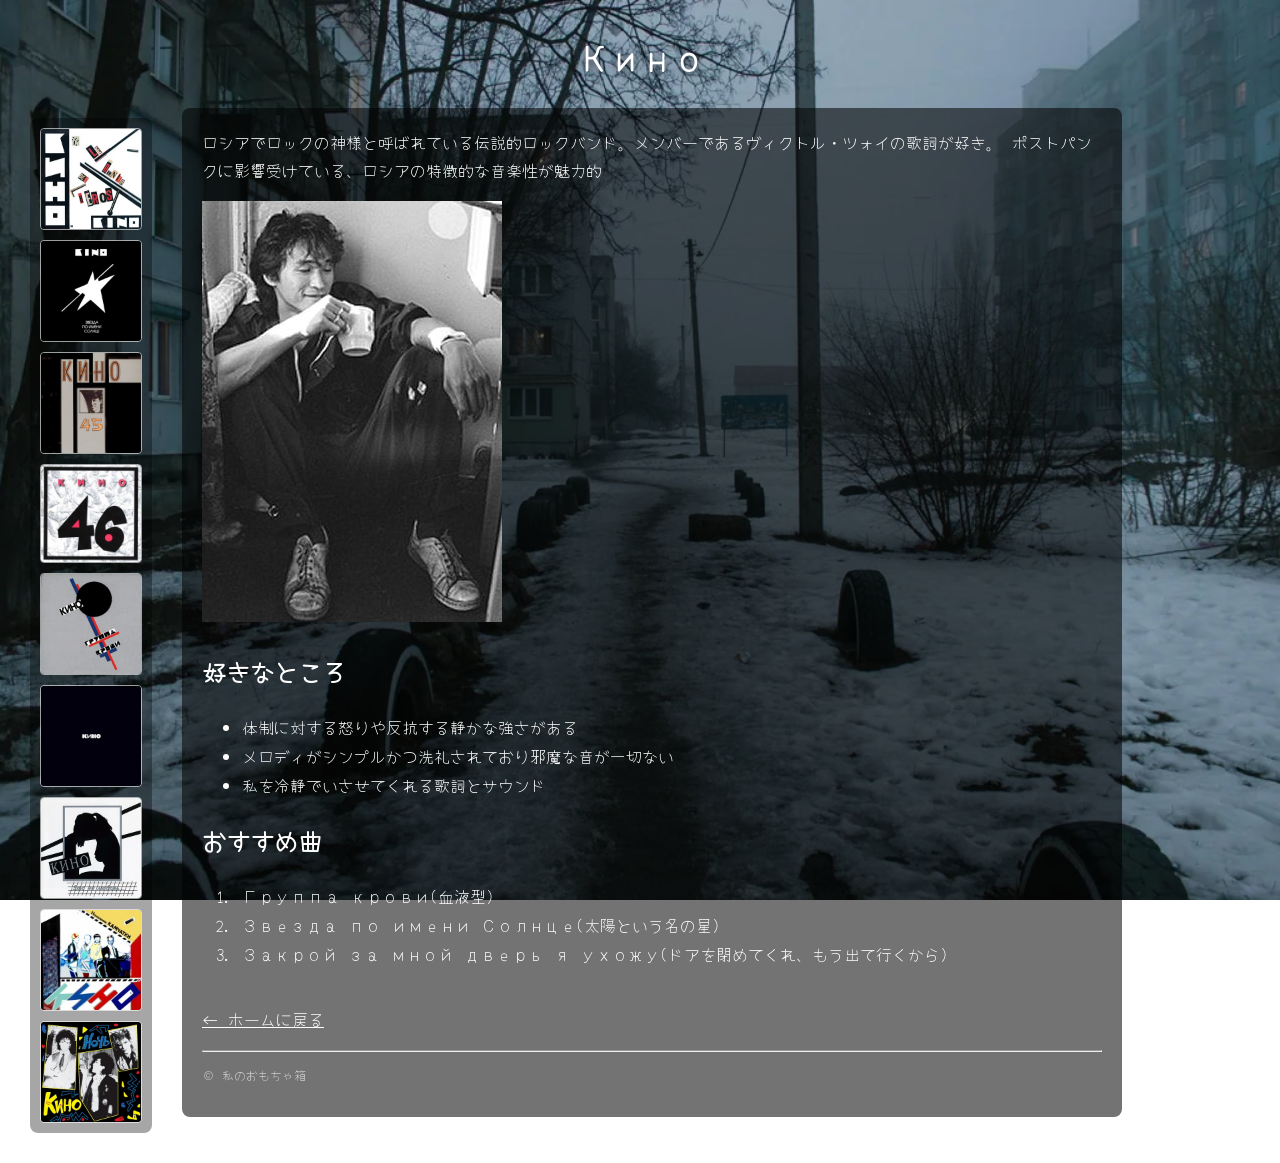
==== main1.html @ bbfd0221 "beta-0.1" ====
<!DOCTYPE html>
<html lang="ja">
<head>
  <meta charset="utf-8">
  <title>KINO</title>
  <meta name="description" content="KINOを紹介">

  <!-- Googleフォント -->
  <link rel="preconnect" href="https://fonts.googleapis.com">
  <link rel="preconnect" href="https://fonts.gstatic.com" crossorigin>
  <link href="https://fonts.googleapis.com/css2?family=Yomogi&display=swap" rel="stylesheet">

  <!-- オリジナルCSS -->
  <link rel="stylesheet" href="css/style.css">
</head>

<body class="main1">

  <!-- ページ最上部のタイトル -->
  <h1 class="page-title">Кино</h1>

  <div class="layout">
    <!-- 左：アルバム縦並び -->
    <div class="album-box">
      <img src="img/Kino-Posledniy_geroy.jpg" alt="Последний герой">
      <img src="img/Kino-Zvezda_po_imeni_Solntse.jpg" alt="Звезда по имени Солнце">
      <img src="img/Kino-45.jpg" alt="45">
      <img src="img/Kino-46.jpg" alt="46">
      <img src="img/kino-blood_type.png" alt="Группа крови">
      <img src="img/Kino-Chyorny_album.jpg" alt="Чёрный альбом">
      <img src="img/Kino-Eto_ne_lyubov.jpg" alt="Это не любовь">
      <img src="img/Kino-Nachalnik_Kamchatki.jpg" alt="Начальник Камчатки">
      <img src="img/Kino-Noch_1986.jpg" alt="Ночь">
    </div>

    <!-- 右：本文 -->
    <div class="content">
      <p class="lead">
        ロシアでロックの神様と呼ばれている伝説的ロックバンド。メンバーであるヴィクトル・ツォイの歌詞が好き。
        ポストパンクに影響受けている、ロシアの特徴的な音楽性が魅力的
      </p>

      <img class="tsoi-img" src="img/Victor_Tsoi.jpg" alt="ヴィクトル・ツォイ">

      <h2>好きなところ</h2>
      <ul>
        <li>体制に対する怒りや反抗する静かな強さがある</li>
        <li>メロディがシンプルかつ洗礼されており邪魔な音が一切ない</li>
        <li>私を冷静でいさせてくれる歌詞とサウンド</li>
      </ul>

      <h2>おすすめ曲</h2>
      <ol>
        <li>Группа крови(血液型)</li>
        <li>Звезда по имени Солнце(太陽という名の星)</li>
        <li>Закрой за мной дверь я ухожу(ドアを閉めてくれ、もう出て行くから)</li>
      </ol>

      <p><a class="back" href="index.html">← ホームに戻る</a></p>

      <hr>
      <p class="small">© 私のおもちゃ箱</p>
    </div>
  </div>

</body>
</html>
---- css/style.css ----
/* =========================
   共通（全ページ）
========================= */
body{
  background: white;
  font-family: "Yomogi", sans-serif;
  margin: 30px;
  line-height: 1.8;
  overflow-y: auto; /* サイト全体がスクロール */
}

h1{
  margin: 0 0 10px;
  text-align: center;
}

p{
  text-align: center;
}

.small{
  font-size: 12px;
  color: #cfcfcf;
}

/* 文章系は content 内だけ左寄せにする */
.content p,
.content ul,
.content ol,
.content h2{
  text-align: left;
}

/* =========================
   index用（残してOK）
========================= */
.box{
  display: flex;
  gap: 20px;
  margin-top: 20px;
  justify-content: center;
}

.item{
  width: 300px;
  text-align: center;
  text-decoration: none;
  color: black;
  border: 1px solid #ccc;
  padding: 10px;
}

.item img{
  width: 100%;
  height: 200px;
  object-fit: cover;
}

/* =========================
   mainページ共通レイアウト
   （main1/main2/main4 など）
========================= */
.page-title{
  margin-top: 10px;
  margin-bottom: 20px;
  text-shadow: 0 2px 8px rgba(0,0,0,0.7);
  color: white; /* 背景ページは白文字前提 */
}

.layout{
  display: flex;
  gap: 30px;
  align-items: flex-start;
}

/* 左：アルバム縦並び */
.album-box{
  display: flex;
  flex-direction: column;
  gap: 10px;
  margin-top: 10px;

  padding: 10px;
  background: rgba(0,0,0,0.35);
  border-radius: 8px;
}

.album-box img{
  width: 100px;
  border: 1px solid rgba(255,255,255,0.6);
  border-radius: 4px;
}

/* 右：本文（半透明黒） */
.content{
  flex: 1;
  max-width: 900px;

  background: rgba(0,0,0,0.55);
  padding: 20px;
  border-radius: 8px;
  color: white;
}

.lead{
  margin-top: 0;
}

/* 本文内に置く写真 */
.artist-img{
  display: block;
  width: 100%;
  max-width: 360px;
  margin: 18px 0 22px;
  border-radius: 6px;
  border: 1px solid rgba(255,255,255,0.6);
  box-shadow: 0 4px 12px rgba(0,0,0,0.5);
}

/* 戻るリンク（共通） */
.back{
  display: inline-block;
  margin-top: 20px;
  color: white;
  text-decoration: underline;
}

.back:hover{
  opacity: 0.8;
}

/* =========================
   背景（ページ別）
========================= */
.main1,
.main2,
.main3,
.main4{
  background-size: cover;
  background-repeat: no-repeat;
  background-position: center;
  background-attachment: fixed;
  color: white;
}

.main1{
  background-image: url("../img/main1_back.webp");
}

.main2{
  background-image: url("../img/main2_back.png");
}

.main4{
  background-image: url("../img/main4_back.webp");
}

.main3{
  background-image: url("../img/main3_back.webp");
}
/* =========================
   スマホ対応
========================= */
@media (max-width: 700px){
  .box{
    flex-direction: column;
  }

  .item{
    width: 100%;
  }

  .layout{
    flex-direction: column;
  }

  .album-box{
    flex-direction: row;
    flex-wrap: wrap;
  }
}
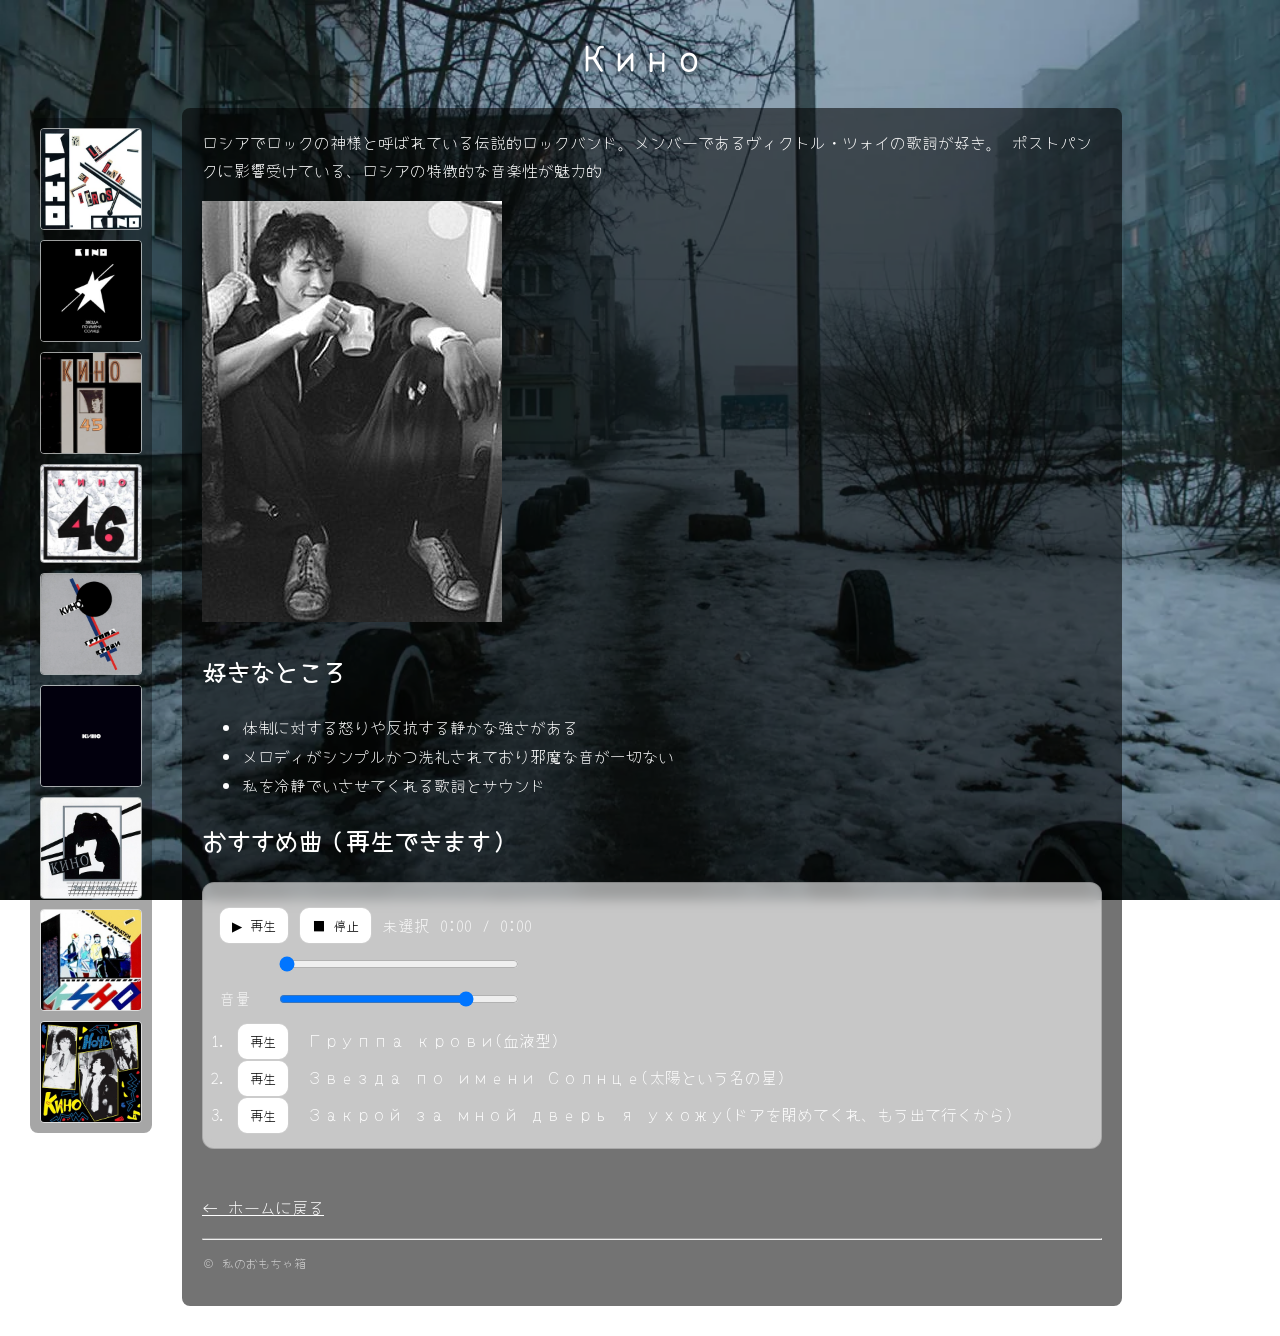
==== commit 6cde0bf6: "Audio-Player" ====
--- a/main1.html
+++ b/main1.html
@@ -49,13 +49,53 @@
         <li>私を冷静でいさせてくれる歌詞とサウンド</li>
       </ul>
 
-      <h2>おすすめ曲</h2>
-      <ol>
-        <li>Группа крови(血液型)</li>
-        <li>Звезда по имени Солнце(太陽という名の星)</li>
-        <li>Закрой за мной дверь я ухожу(ドアを閉めてくれ、もう出て行くから)</li>
-      </ol>
-
+      <!-- ★ここから：音楽プレーヤーを追加（融合ポイント） -->
+      <h2>おすすめ曲（再生できます）</h2>
+
+      <!-- JSで制御するので controls は無し -->
+      <audio id="player" preload="metadata"></audio>
+
+      <div class="player">
+        <div class="player-row">
+          <button id="btnToggle" type="button">▶ 再生</button>
+          <button id="btnStop" type="button">■ 停止</button>
+          <span id="nowPlaying" class="now-playing">未選択</span>
+          <span id="time" class="time">0:00 / 0:00</span>
+        </div>
+
+        <div class="player-row">
+          <label class="label"></label>
+          <input id="seek" type="range" min="0" max="1000" value="0">
+        </div>
+
+        <div class="player-row">
+          <label class="label">音量</label>
+          <input id="vol" type="range" min="0" max="1" step="0.01" value="0.8">
+        </div>
+
+        <ol class="tracklist">
+          <li>
+            <button class="track" type="button"
+              data-src="audio/Gruppa_krovi_na_rukave.mp3"
+              data-title="Группа крови(血液型)">再生</button>
+            <span>Группа крови(血液型)</span>
+          </li>
+          <li>
+            <button class="track" type="button"
+              data-src="audio/Zvezda_po_imeni_Solnce.mp3"
+              data-title="Звезда по имени Солнце(太陽という名の星)">再生</button>
+            <span>Звезда по имени Солнце(太陽という名の星)</span>
+          </li>
+          <li>
+            <button class="track" type="button"
+              data-src="audio/Zakroy_za_mnoy_dver_ya_uhodzhu.mp3"
+              data-title="Закрой за мной дверь я ухожу(ドアを閉めてくれ、もう出て行くから)">再生</button>
+            <span>Закрой за мной дверь я ухожу(ドアを閉めてくれ、もう出て行くから)</span>
+          </li>
+        </ol>
+      </div>
+      <!-- ★ここまで：音楽プレーヤー -->
+      
       <p><a class="back" href="index.html">← ホームに戻る</a></p>
 
       <hr>
@@ -63,5 +103,121 @@
     </div>
   </div>
 
+  <script>
+    const audio = document.getElementById("player");
+    const btnToggle = document.getElementById("btnToggle");
+    const btnStop = document.getElementById("btnStop");
+    const nowPlaying = document.getElementById("nowPlaying");
+    const timeEl = document.getElementById("time");
+    const seek = document.getElementById("seek");
+    const vol = document.getElementById("vol");
+    const trackButtons = document.querySelectorAll(".track");
+
+    const fmt = (sec) => {
+      if (!Number.isFinite(sec)) return "0:00";
+      const m = Math.floor(sec / 60);
+      const s = Math.floor(sec % 60);
+      return `${m}:${String(s).padStart(2, "0")}`;
+    };
+
+    function updateToggleUI() {
+      btnToggle.textContent = audio.paused ? "▶ 再生" : "⏸ 一時停止";
+    }
+
+    async function playSafe() {
+      try {
+        await audio.play(); // ユーザー操作内で呼べば自動再生制限に強い
+      } catch (e) {
+        console.error(e);
+        alert("再生できませんでした。音声ファイルのパス/形式、またはブラウザ制限を確認してください。");
+      }
+    }
+
+    // 音量
+    audio.volume = Number(vol.value);
+    vol.addEventListener("input", () => {
+      audio.volume = Number(vol.value);
+    });
+
+    // 再生/一時停止
+    btnToggle.addEventListener("click", () => {
+      if (!audio.src) {
+        alert("まず曲を選んでください（下の「再生」ボタン）。");
+        return;
+      }
+      if (audio.paused) playSafe();
+      else audio.pause();
+      updateToggleUI();
+    });
+
+    // 停止（先頭へ）
+    btnStop.addEventListener("click", () => {
+      audio.pause();
+      audio.currentTime = 0;
+      updateToggleUI();
+    });
+
+    // 曲選択（各「再生」ボタン）
+    trackButtons.forEach((btn) => {
+      btn.addEventListener("click", async () => {
+        const src = btn.dataset.src;
+        const title = btn.dataset.title || "再生中";
+        if (!src) return;
+
+        // 同じ曲を押したらトグル挙動
+        const isSame = audio.src && audio.src.endsWith(src);
+        if (isSame) {
+          if (audio.paused) await playSafe();
+          else audio.pause();
+          updateToggleUI();
+          return;
+        }
+
+        audio.src = src;
+        nowPlaying.textContent = `♪ ${title}`;
+        audio.currentTime = 0;
+
+        // 他のボタン表示を整える（任意）
+        trackButtons.forEach(b => b.classList.remove("is-playing"));
+        btn.classList.add("is-playing");
+
+        await playSafe();
+        updateToggleUI();
+      });
+    });
+
+    // 時間・シーク
+    let isSeeking = false;
+
+    audio.addEventListener("loadedmetadata", () => {
+      timeEl.textContent = `${fmt(audio.currentTime)} / ${fmt(audio.duration)}`;
+    });
+
+    audio.addEventListener("timeupdate", () => {
+      if (!audio.duration) return;
+      timeEl.textContent = `${fmt(audio.currentTime)} / ${fmt(audio.duration)}`;
+      if (!isSeeking) {
+        seek.value = Math.floor((audio.currentTime / audio.duration) * Number(seek.max));
+      }
+    });
+
+    seek.addEventListener("pointerdown", () => { isSeeking = true; });
+    seek.addEventListener("pointerup", () => { isSeeking = false; });
+
+    seek.addEventListener("input", () => {
+      if (!audio.duration) return;
+      const ratio = Number(seek.value) / Number(seek.max);
+      audio.currentTime = ratio * audio.duration;
+    });
+
+    audio.addEventListener("play", updateToggleUI);
+    audio.addEventListener("pause", updateToggleUI);
+    audio.addEventListener("ended", () => {
+      updateToggleUI();
+      trackButtons.forEach(b => b.classList.remove("is-playing"));
+    });
+
+    updateToggleUI();
+  </script>
 </body>
 </html>
--- a/css/style.css
+++ b/css/style.css
@@ -179,3 +179,61 @@
     flex-wrap: wrap;
   }
 }
+
+/* ---- music player ---- */
+.player{
+  margin: 16px 0 24px;
+  padding: 14px 16px;
+  border: 1px solid rgba(0,0,0,0.15);
+  border-radius: 12px;
+  background: rgba(255,255,255,0.6);
+  backdrop-filter: blur(6px);
+}
+
+.player-row{
+  display: flex;
+  gap: 10px;
+  align-items: center;
+  flex-wrap: wrap;
+  margin: 10px 0;
+}
+
+.player button{
+  font-family: "Yomogi", system-ui, sans-serif;
+  padding: 8px 12px;
+  border-radius: 10px;
+  border: 1px solid rgba(0,0,0,0.2);
+  background: #fff;
+  cursor: pointer;
+}
+
+.player input[type="range"]{
+  width: 240px;
+}
+
+.label{
+  min-width: 48px;
+  opacity: 0.8;
+}
+
+.now-playing{
+  opacity: 0.9;
+}
+
+.time{
+  font-variant-numeric: tabular-nums;
+  opacity: 0.8;
+}
+
+.tracklist{
+  margin: 10px 0 0;
+  padding-left: 18px;
+}
+
+.track{
+  margin-right: 8px;
+}
+
+.track.is-playing{
+  font-weight: 700;
+}
